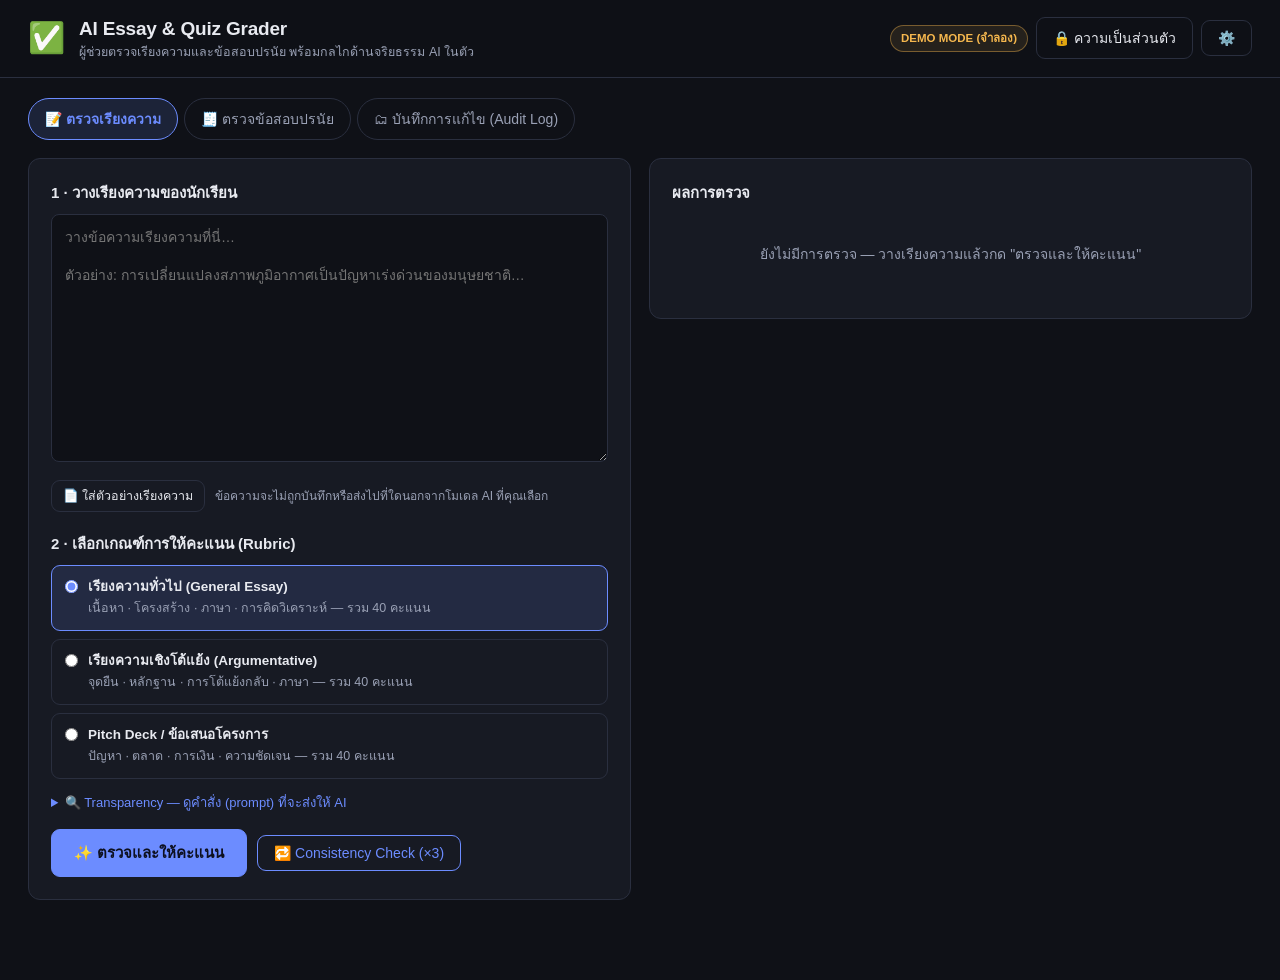
==== index.html @ 92196185 "AI Essay & Quiz Grader — Ethics in AI term project (group Dario Amodei)" ====
<!DOCTYPE html>
<html lang="th">
<head>
<meta charset="UTF-8">
<meta name="viewport" content="width=device-width, initial-scale=1.0">
<title>AI Essay &amp; Quiz Grader</title>
<link rel="stylesheet" href="css/styles.css">
<link rel="icon" href="data:image/svg+xml,<svg xmlns='http://www.w3.org/2000/svg' viewBox='0 0 100 100'><text y='.9em' font-size='90'>✅</text></svg>">
</head>
<body>

<header class="topbar">
  <div class="brand">
    <div class="brand-icon">✅</div>
    <div>
      <h1>AI Essay &amp; Quiz Grader</h1>
      <p class="tagline">ผู้ช่วยตรวจเรียงความและข้อสอบปรนัย พร้อมกลไกด้านจริยธรรม AI ในตัว</p>
    </div>
  </div>
  <div class="topbar-right">
    <span id="mode-badge" class="badge badge-live" title="สถานะการเชื่อมต่อ AI">…</span>
    <button id="btn-privacy" class="btn btn-ghost" title="นโยบายความเป็นส่วนตัว">🔒 ความเป็นส่วนตัว</button>
    <button id="btn-settings" class="btn btn-ghost" title="ตั้งค่า">⚙️</button>
  </div>
</header>

<main>
  <!-- ═══════════ TABS ═══════════ -->
  <nav class="tabs" role="tablist">
    <button class="tab active" data-tab="essay" role="tab">📝 ตรวจเรียงความ</button>
    <button class="tab" data-tab="quiz" role="tab">🧾 ตรวจข้อสอบปรนัย</button>
    <button class="tab" data-tab="audit" role="tab">🗂 บันทึกการแก้ไข (Audit Log)</button>
  </nav>

  <!-- ═══════════ ESSAY TAB ═══════════ -->
  <section id="tab-essay" class="tab-panel active">
    <div class="grid-2">
      <div class="card">
        <h2>1 · วางเรียงความของนักเรียน</h2>
        <textarea id="essay-input" rows="14" placeholder="วางข้อความเรียงความที่นี่…&#10;&#10;ตัวอย่าง: การเปลี่ยนแปลงสภาพภูมิอากาศเป็นปัญหาเร่งด่วนของมนุษยชาติ…"></textarea>
        <div class="row">
          <button id="btn-sample-essay" class="btn btn-ghost btn-sm">📄 ใส่ตัวอย่างเรียงความ</button>
          <span class="hint">ข้อความจะไม่ถูกบันทึกหรือส่งไปที่ใดนอกจากโมเดล AI ที่คุณเลือก</span>
        </div>

        <h2 class="mt">2 · เลือกเกณฑ์การให้คะแนน (Rubric)</h2>
        <div id="rubric-picker" class="rubric-picker"></div>
        <details class="transparency">
          <summary>🔍 Transparency — ดูคำสั่ง (prompt) ที่จะส่งให้ AI</summary>
          <pre id="prompt-preview" class="prompt-preview">(กดปุ่ม "ตรวจและให้คะแนน" ก่อน เพื่อดู prompt ที่ใช้จริง)</pre>
        </details>

        <div class="row actions">
          <button id="btn-grade" class="btn btn-primary btn-lg">✨ ตรวจและให้คะแนน</button>
          <button id="btn-consistency" class="btn btn-outline" title="ให้ AI ตรวจซ้ำ 3 ครั้ง แล้วเปรียบเทียบคะแนน เพื่อแสดงความสม่ำเสมอของระบบ">🔁 Consistency Check (×3)</button>
          <span id="grade-status" class="status"></span>
        </div>
      </div>

      <div class="card" id="essay-result-card">
        <h2>ผลการตรวจ</h2>
        <div id="essay-result" class="result-empty">
          <p>ยังไม่มีการตรวจ — วางเรียงความแล้วกด "ตรวจและให้คะแนน"</p>
        </div>
      </div>
    </div>
  </section>

  <!-- ═══════════ QUIZ TAB ═══════════ -->
  <section id="tab-quiz" class="tab-panel">
    <div class="grid-2">
      <div class="card">
        <h2>1 · วางโจทย์ข้อสอบปรนัย</h2>
        <p class="hint">รูปแบบ: บรรทัดโจทย์ ตามด้วยตัวเลือก a) b) c) d) — คั่นแต่ละข้อด้วยบรรทัดว่าง</p>
        <textarea id="quiz-input" rows="10" placeholder="1. ข้อใดคือผลกระทบหลักของภาวะโลกร้อน&#10;a) ระดับน้ำทะเลสูงขึ้น&#10;b) แผ่นดินไหวบ่อยขึ้น&#10;c) ภูเขาไฟระเบิด&#10;d) ไม่มีข้อใดถูก&#10;&#10;2. …"></textarea>
        <h2 class="mt">2 · วางคำตอบของนักเรียน (เช่น 1a 2c 3b)</h2>
        <textarea id="answers-input" rows="3" placeholder="1a 2b 3c 4a"></textarea>
        <div class="row">
          <button id="btn-sample-quiz" class="btn btn-ghost btn-sm">📄 ใส่ตัวอย่างข้อสอบ</button>
        </div>
        <details class="transparency">
          <summary>🔍 Transparency — ดูคำสั่ง (prompt) ที่จะส่งให้ AI</summary>
          <pre id="quiz-prompt-preview" class="prompt-preview">(ยังไม่มี)</pre>
        </details>
        <div class="row actions">
          <button id="btn-quiz-grade" class="btn btn-primary btn-lg">✨ สร้างเฉลยและตรวจคำตอบ</button>
          <span id="quiz-status" class="status"></span>
        </div>
      </div>
      <div class="card">
        <h2>ผลคะแนนและเฉลย</h2>
        <div id="quiz-result" class="result-empty"><p>ยังไม่มีการตรวจ</p></div>
      </div>
    </div>
  </section>

  <!-- ═══════════ AUDIT TAB ═══════════ -->
  <section id="tab-audit" class="tab-panel">
    <div class="card">
      <h2>บันทึกการแก้ไขคะแนนโดยมนุษย์ (Accountability &amp; Human Oversight)</h2>
      <p class="hint">ทุกครั้งที่คุณใช้สิทธิ์ครู (Teacher Override) แก้คะแนน AI ระบบจะบันทึกไว้ที่นี่ในเบราว์เซอร์ของคุณเท่านั้น — เพื่อแสดงว่า "การตัดสินใจสุดท้ายเป็นของมนุษย์ และมีร่องรอยให้ตรวจสอบ"</p>
      <div id="audit-list" class="audit-list"></div>
      <div class="row actions">
        <button id="btn-clear-audit" class="btn btn-ghost btn-sm">🗑 ล้างบันทึก</button>
      </div>
    </div>
  </section>
</main>

<!-- ═══════════ PRIVACY MODAL ═══════════ -->
<div id="modal-privacy" class="modal-backdrop hidden">
  <div class="modal">
    <h2>🔒 Privacy &amp; Data Protection</h2>
    <ul class="privacy-list">
      <li><b>ไม่มีการบันทึกข้อมูลงานนักเรียนบนเซิร์ฟเวอร์</b> — ข้อความเรียงความ/ข้อสอบถูกส่งตรงไปยังโมเดล AI ที่คุณกำหนด แล้วแสดงผลทันที ไม่เก็บลงฐานข้อมูล</li>
      <li><b>API key ไม่อยู่ในหน้าเว็บ</b> — กุญแจถูกเก็บไว้ฝั่ง proxy (serve.py) บนเครื่องของคุณเท่านั้น เบราว์เซอร์ไม่ได้รับและไม่สามารถเห็น key ได้</li>
      <li><b>Audit log เก็บในเครื่องคุณ</b> — บันทึกการแก้คะแนนอยู่ใน localStorage ของเบราว์เซอร์นี้ ไม่ถูกส่งออกไปภายนอก</li>
      <li><b>โหมดสาธิต (Demo Mode)</b> — ถ้าไม่ตั้งค่า key ระบบจะทำงานด้วยผลลัพธ์จำลองที่ติดป้าย "DEMO" ชัดเจน และไม่มีการเรียก API ใด ๆ</li>
      <li><b>ข้อควรระวังจริง (เราไม่ปกปิด)</b> — ข้อความที่ถูกส่งไปยังผู้ให้บริการ AI ภายนอกอยู่ภายใต้นโยบายข้อมูลของผู้ให้บริการนั้น หากงานนักเรียนมีข้อมูลส่วนบุคคล ควรลบออกก่อนส่ง หรือใช้โมเดลที่โฮสต์เอง (on-premise)</li>
    </ul>
    <button class="btn btn-primary modal-close">เข้าใจแล้ว</button>
  </div>
</div>

<!-- ═══════════ SETTINGS MODAL ═══════════ -->
<div id="modal-settings" class="modal-backdrop hidden">
  <div class="modal">
    <h2>⚙️ ตั้งค่า</h2>
    <label class="field">
      <span>โหมดการทำงาน</span>
      <select id="set-mode">
        <option value="auto">อัตโนมัติ — ใช้ proxy ถ้ามี key, ไม่งั้นใช้ Demo Mode</option>
        <option value="demo">บังคับ Demo Mode (จำลองผล ไม่เรียก AI จริง)</option>
      </select>
    </label>
    <label class="field">
      <span>Temperature (ความคิดสร้างสรรค์ของโมเดล — ค่าต่ำ = สม่ำเสมอกว่า)</span>
      <input id="set-temp" type="range" min="0" max="1" step="0.1" value="0.2">
      <output id="set-temp-out">0.2</output>
    </label>
    <label class="field">
      <span>โมเดล</span>
      <input id="set-model" type="text" value="qwen3.8-max">
    </label>
    <p class="hint">ค่าต่าง ๆ ถูกเก็บใน localStorage ของเบราว์เซอร์นี้เท่านั้น</p>
    <button class="btn btn-primary modal-close">บันทึก</button>
  </div>
</div>

<div id="toast" class="toast hidden"></div>

<script src="js/api.js"></script>
<script src="js/demo.js"></script>
<script src="js/app.js"></script>
</body>
</html>
---- css/styles.css ----
:root {
  --bg: #0f1117;
  --bg-card: #171a23;
  --bg-elev: #1e2230;
  --border: #2a2f3f;
  --text: #e8eaf0;
  --text-dim: #9aa1b5;
  --accent: #6c8cff;
  --accent-soft: rgba(108, 140, 255, 0.14);
  --green: #3ecf8e;
  --amber: #f5b74e;
  --red: #ff6b6b;
  --radius: 12px;
  --font: "SF Pro Text", -apple-system, "Noto Sans Thai", "Kanit", "Helvetica Neue", sans-serif;
}

* { box-sizing: border-box; margin: 0; padding: 0; }

body {
  font-family: var(--font);
  background: var(--bg);
  color: var(--text);
  line-height: 1.55;
  min-height: 100vh;
}

/* ── topbar ── */
.topbar {
  display: flex; justify-content: space-between; align-items: center;
  padding: 14px 28px;
  border-bottom: 1px solid var(--border);
  background: rgba(15, 17, 23, 0.85);
  backdrop-filter: blur(8px);
  position: sticky; top: 0; z-index: 20;
}
.brand { display: flex; gap: 14px; align-items: center; }
.brand-icon { font-size: 30px; }
.brand h1 { font-size: 19px; font-weight: 700; letter-spacing: -0.01em; }
.tagline { font-size: 12.5px; color: var(--text-dim); }
.topbar-right { display: flex; gap: 8px; align-items: center; }

.badge {
  font-size: 11.5px; font-weight: 600; padding: 4px 10px;
  border-radius: 999px; border: 1px solid var(--border);
}
.badge-live { color: var(--green); border-color: rgba(62,207,142,.4); background: rgba(62,207,142,.1); }
.badge-demo { color: var(--amber); border-color: rgba(245,183,78,.4); background: rgba(245,183,78,.1); }

/* ── layout ── */
main { max-width: 1280px; margin: 0 auto; padding: 20px 28px 80px; }

.tabs { display: flex; gap: 6px; margin-bottom: 18px; flex-wrap: wrap; }
.tab {
  background: transparent; border: 1px solid var(--border); color: var(--text-dim);
  padding: 9px 16px; border-radius: 999px; cursor: pointer; font-size: 14px;
  font-family: var(--font); transition: all .15s;
}
.tab:hover { color: var(--text); border-color: #3a4155; }
.tab.active { background: var(--accent-soft); border-color: var(--accent); color: var(--accent); font-weight: 600; }

.tab-panel { display: none; }
.tab-panel.active { display: block; }

.grid-2 { display: grid; grid-template-columns: 1fr 1fr; gap: 18px; align-items: start; }
@media (max-width: 980px) { .grid-2 { grid-template-columns: 1fr; } }

.card {
  background: var(--bg-card); border: 1px solid var(--border);
  border-radius: var(--radius); padding: 22px;
}
.card h2 { font-size: 15px; font-weight: 700; margin-bottom: 10px; }
.card h2.mt { margin-top: 20px; }

/* ── inputs ── */
textarea, input[type="text"], select {
  width: 100%; background: var(--bg); border: 1px solid var(--border);
  color: var(--text); border-radius: 8px; padding: 11px 13px;
  font-family: var(--font); font-size: 14px; resize: vertical;
}
textarea:focus, input:focus, select:focus { outline: none; border-color: var(--accent); }

.row { display: flex; align-items: center; gap: 10px; flex-wrap: wrap; margin-top: 10px; }
.row.actions { margin-top: 16px; }
.hint { font-size: 12px; color: var(--text-dim); }

/* ── buttons ── */
.btn {
  border: 1px solid var(--border); background: var(--bg-elev); color: var(--text);
  padding: 9px 16px; border-radius: 9px; cursor: pointer; font-size: 14px;
  font-family: var(--font); font-weight: 500; transition: all .15s;
}
.btn:hover { border-color: #3d4560; }
.btn:disabled { opacity: .5; cursor: not-allowed; }
.btn-primary { background: var(--accent); border-color: var(--accent); color: #0d1020; font-weight: 700; }
.btn-primary:hover { filter: brightness(1.1); }
.btn-outline { background: transparent; border-color: var(--accent); color: var(--accent); }
.btn-ghost { background: transparent; }
.btn-sm { padding: 5px 11px; font-size: 12.5px; }
.btn-lg { padding: 11px 22px; font-size: 15px; }

.status { font-size: 13px; color: var(--text-dim); }
.status.error { color: var(--red); }

/* ── rubric picker ── */
.rubric-picker { display: flex; flex-direction: column; gap: 8px; }
.rubric-opt {
  display: flex; gap: 10px; align-items: flex-start;
  border: 1px solid var(--border); border-radius: 9px; padding: 11px 13px;
  cursor: pointer; transition: all .15s; font-size: 13.5px;
}
.rubric-opt:hover { border-color: #3d4560; }
.rubric-opt.selected { border-color: var(--accent); background: var(--accent-soft); }
.rubric-opt input { margin-top: 3px; accent-color: var(--accent); }
.rubric-opt .r-name { font-weight: 700; }
.rubric-opt .r-desc { color: var(--text-dim); font-size: 12.5px; }

/* ── transparency ── */
.transparency { margin-top: 14px; }
.transparency summary { cursor: pointer; font-size: 13px; color: var(--accent); }
.prompt-preview {
  margin-top: 10px; background: var(--bg); border: 1px solid var(--border);
  border-radius: 8px; padding: 12px; font-size: 11.5px; color: var(--text-dim);
  max-height: 260px; overflow: auto; white-space: pre-wrap; word-break: break-word;
  font-family: "SF Mono", Menlo, monospace;
}

/* ── results ── */
.result-empty { color: var(--text-dim); font-size: 14px; padding: 30px 0; text-align: center; }
.score-hero { display: flex; align-items: baseline; gap: 10px; margin-bottom: 4px; }
.score-hero .big { font-size: 42px; font-weight: 800; letter-spacing: -0.02em; }
.score-hero .of { color: var(--text-dim); font-size: 15px; }
.demo-stamp {
  display: inline-block; background: rgba(245,183,78,.15); color: var(--amber);
  border: 1px solid rgba(245,183,78,.5); font-size: 11px; font-weight: 700;
  padding: 2px 9px; border-radius: 999px; margin-bottom: 10px; letter-spacing: .05em;
}
.criterion {
  border: 1px solid var(--border); border-radius: 9px; padding: 12px 14px;
  margin-top: 10px; background: var(--bg-elev);
}
.criterion .c-head { display: flex; justify-content: space-between; align-items: center; gap: 8px; }
.criterion .c-name { font-weight: 700; font-size: 13.5px; }
.criterion .c-score { font-weight: 700; font-size: 13.5px; color: var(--accent); }
.criterion .c-comment { font-size: 13px; color: var(--text-dim); margin-top: 5px; }
.criterion .c-evidence {
  font-size: 12px; margin-top: 7px; padding: 7px 10px; border-left: 3px solid var(--accent);
  background: var(--accent-soft); border-radius: 0 6px 6px 0; color: var(--text);
  font-style: italic;
}
.criterion .c-evidence-label { font-style: normal; color: var(--text-dim); font-size: 11px; display: block; margin-bottom: 2px; }

.feedback-box {
  margin-top: 14px; border: 1px solid var(--border); border-radius: 9px;
  padding: 14px; background: var(--bg-elev); font-size: 13.5px;
}
.feedback-box h3 { font-size: 13.5px; margin-bottom: 6px; }

.override-row { display: flex; gap: 8px; align-items: center; margin-top: 14px; flex-wrap: wrap; }
.override-row input[type="number"] { width: 90px; }

/* ── consistency ── */
.consistency-table { width: 100%; border-collapse: collapse; margin-top: 10px; font-size: 13px; }
.consistency-table th, .consistency-table td {
  text-align: left; padding: 8px 10px; border-bottom: 1px solid var(--border);
}
.consistency-table th { color: var(--text-dim); font-weight: 600; font-size: 12px; }
.variance-good { color: var(--green); font-weight: 700; }
.variance-bad { color: var(--red); font-weight: 700; }

/* ── quiz ── */
.quiz-item { border: 1px solid var(--border); border-radius: 9px; padding: 12px 14px; margin-top: 10px; background: var(--bg-elev); }
.quiz-item .q-head { display: flex; justify-content: space-between; font-weight: 700; font-size: 13.5px; }
.quiz-item .q-correct { color: var(--green); }
.quiz-item .q-wrong { color: var(--red); }
.quiz-item .q-explain { font-size: 12.5px; color: var(--text-dim); margin-top: 5px; }

/* ── audit ── */
.audit-list { margin-top: 12px; display: flex; flex-direction: column; gap: 8px; }
.audit-entry {
  border: 1px solid var(--border); border-radius: 9px; padding: 10px 13px;
  font-size: 13px; background: var(--bg-elev);
}
.audit-entry .a-time { color: var(--text-dim); font-size: 11.5px; }
.audit-entry .a-detail b { color: var(--amber); }

/* ── modal ── */
.modal-backdrop {
  position: fixed; inset: 0; background: rgba(5,7,12,.7);
  display: flex; align-items: center; justify-content: center; z-index: 50; padding: 20px;
}
.modal-backdrop.hidden { display: none; }
.modal {
  background: var(--bg-card); border: 1px solid var(--border); border-radius: 14px;
  padding: 26px; max-width: 560px; width: 100%; max-height: 85vh; overflow: auto;
}
.modal h2 { font-size: 17px; margin-bottom: 14px; }
.privacy-list { padding-left: 20px; font-size: 13.5px; display: flex; flex-direction: column; gap: 9px; }
.field { display: block; margin-bottom: 16px; font-size: 13.5px; }
.field span { display: block; margin-bottom: 6px; color: var(--text-dim); font-size: 12.5px; }
.field input[type="range"] { accent-color: var(--accent); }

/* ── toast ── */
.toast {
  position: fixed; bottom: 24px; left: 50%; transform: translateX(-50%);
  background: var(--bg-elev); border: 1px solid var(--border); border-radius: 10px;
  padding: 11px 20px; font-size: 13.5px; z-index: 60; box-shadow: 0 8px 30px rgba(0,0,0,.4);
  max-width: 90vw;
}
.toast.hidden { display: none; }

/* spinner */
.spinner {
  display: inline-block; width: 15px; height: 15px; vertical-align: -2px;
  border: 2px solid var(--accent); border-top-color: transparent; border-radius: 50%;
  animation: spin .7s linear infinite; margin-right: 7px;
}
@keyframes spin { to { transform: rotate(360deg); } }
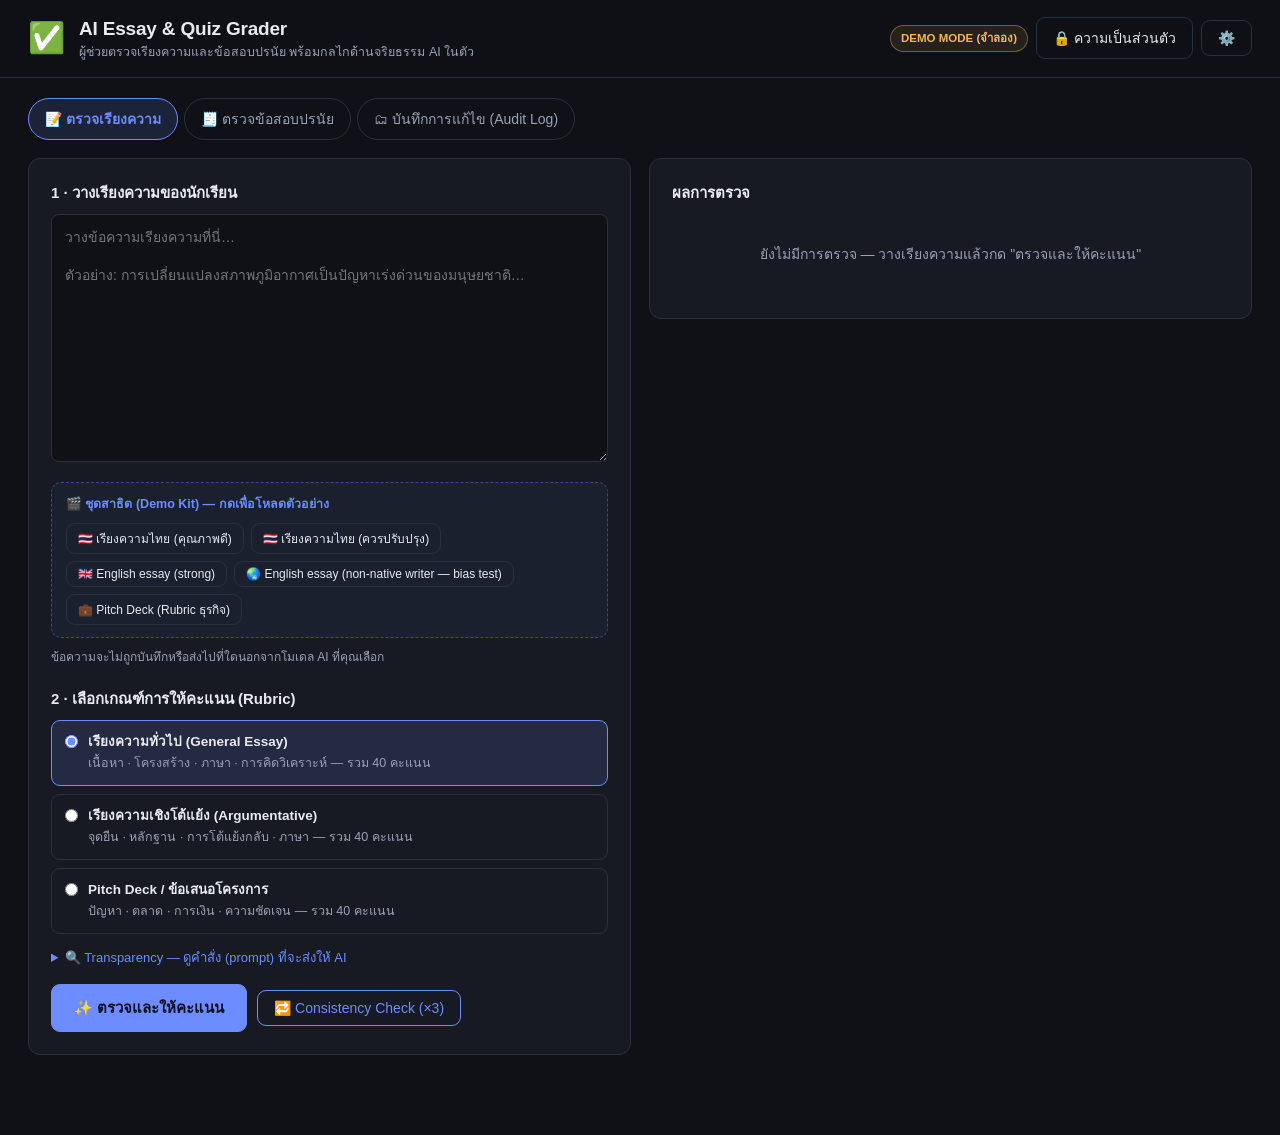
==== commit 047a941d: "Add one-click demo kit: Thai/EN essays, bias-test pair, pitch deck, AI-ethics quiz set" ====
--- a/index.html
+++ b/index.html
@@ -38,8 +38,11 @@
       <div class="card">
         <h2>1 · วางเรียงความของนักเรียน</h2>
         <textarea id="essay-input" rows="14" placeholder="วางข้อความเรียงความที่นี่…&#10;&#10;ตัวอย่าง: การเปลี่ยนแปลงสภาพภูมิอากาศเป็นปัญหาเร่งด่วนของมนุษยชาติ…"></textarea>
+        <div class="demo-kit">
+          <div class="demo-kit-label">🎬 ชุดสาธิต (Demo Kit) — กดเพื่อโหลดตัวอย่าง</div>
+          <div class="demo-kit-btns" id="demo-kit-btns"></div>
+        </div>
         <div class="row">
-          <button id="btn-sample-essay" class="btn btn-ghost btn-sm">📄 ใส่ตัวอย่างเรียงความ</button>
           <span class="hint">ข้อความจะไม่ถูกบันทึกหรือส่งไปที่ใดนอกจากโมเดล AI ที่คุณเลือก</span>
         </div>
 
@@ -77,6 +80,8 @@
         <textarea id="answers-input" rows="3" placeholder="1a 2b 3c 4a"></textarea>
         <div class="row">
           <button id="btn-sample-quiz" class="btn btn-ghost btn-sm">📄 ใส่ตัวอย่างข้อสอบ</button>
+          <button id="btn-sample-quiz2" class="btn btn-ghost btn-sm">📄 ชุดที่ 2 (จริยธรรม AI)</button>
+          <button id="btn-answers-wrong" class="btn btn-ghost btn-sm">✏️ คำตอบที่ผิดบางส่วน</button>
         </div>
         <details class="transparency">
           <summary>🔍 Transparency — ดูคำสั่ง (prompt) ที่จะส่งให้ AI</summary>
@@ -151,6 +156,7 @@
 
 <script src="js/api.js"></script>
 <script src="js/demo.js"></script>
+<script src="js/demokit.js"></script>
 <script src="js/app.js"></script>
 </body>
 </html>
--- a/css/styles.css
+++ b/css/styles.css
@@ -208,7 +208,18 @@
 }
 .toast.hidden { display: none; }
 
-/* spinner */
+/* ── demo kit ── */
+.demo-kit {
+  margin-top: 12px; padding: 12px 14px;
+  background: rgba(108,140,255,.06); border: 1px dashed rgba(108,140,255,.4);
+  border-radius: 10px;
+}
+.demo-kit-label { font-size: 12.5px; color: var(--accent); font-weight: 600; margin-bottom: 9px; }
+.demo-kit-btns { display: flex; gap: 7px; flex-wrap: wrap; }
+.demo-kit-btns .btn { font-size: 12px; padding: 5px 11px; }
+.demo-kit-btns .btn.is-on { background: var(--accent); border-color: var(--accent); color: #0d1020; font-weight: 700; }
+
+/* ── spinner ── */
 .spinner {
   display: inline-block; width: 15px; height: 15px; vertical-align: -2px;
   border: 2px solid var(--accent); border-top-color: transparent; border-radius: 50%;
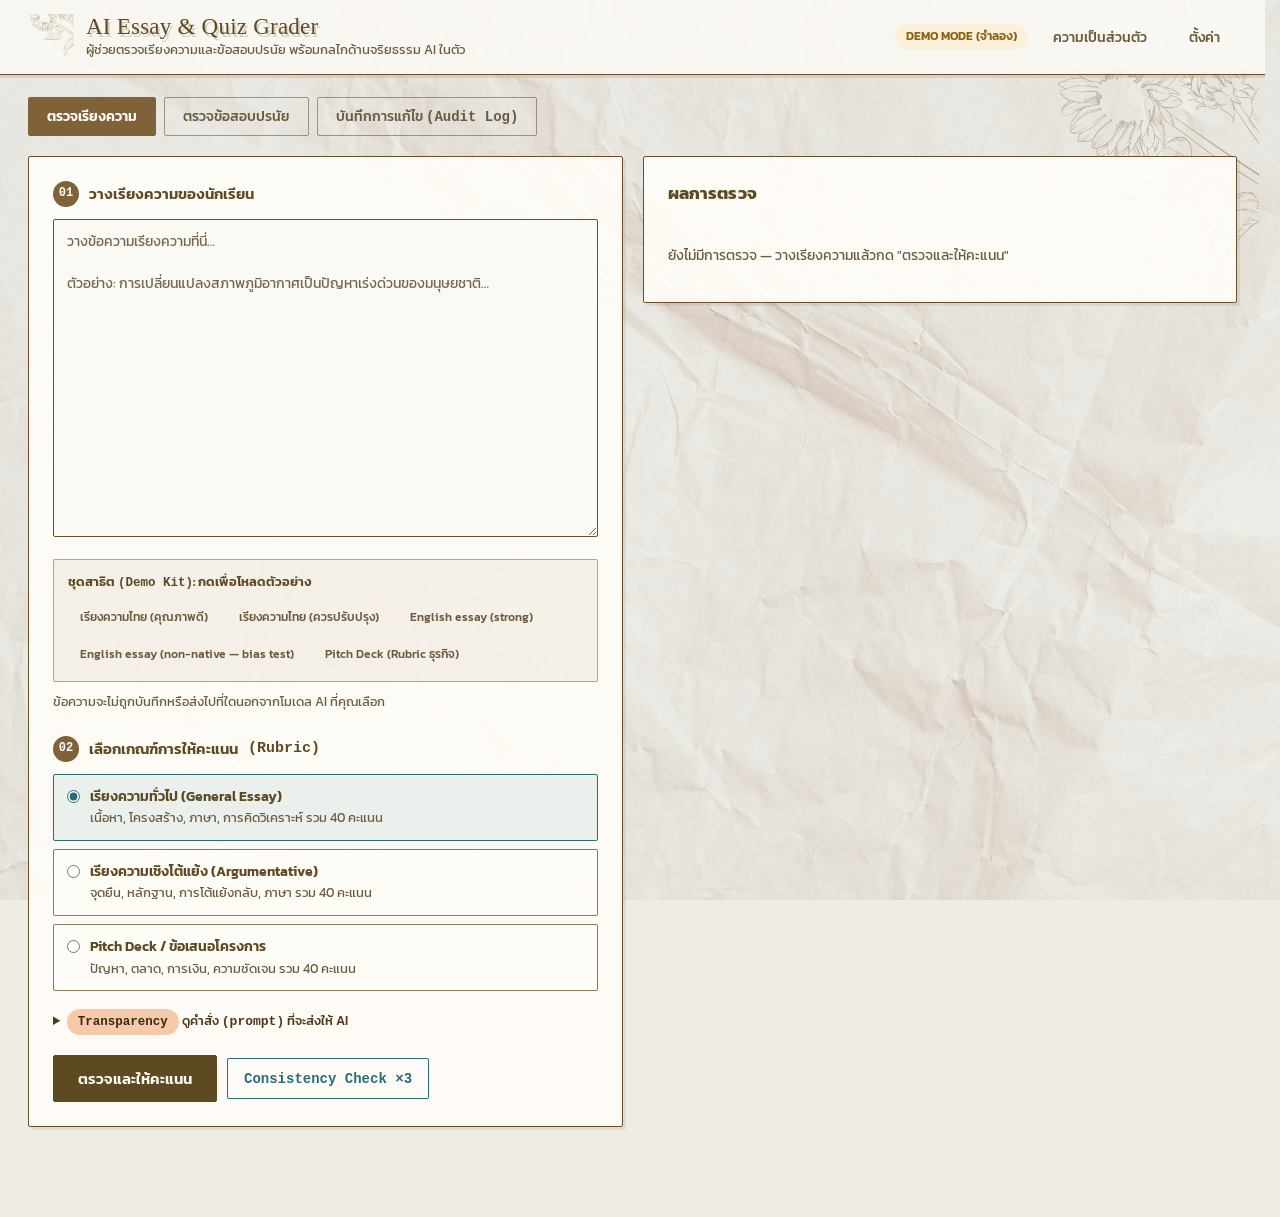
==== commit 8b1d2a30: "Restyle web UI to the group's vintage-paper deck identity Paper & ink system carried over from the g" ====
--- a/index.html
+++ b/index.html
@@ -5,13 +5,13 @@
 <meta name="viewport" content="width=device-width, initial-scale=1.0">
 <title>AI Essay &amp; Quiz Grader</title>
 <link rel="stylesheet" href="css/styles.css">
-<link rel="icon" href="data:image/svg+xml,<svg xmlns='http://www.w3.org/2000/svg' viewBox='0 0 100 100'><text y='.9em' font-size='90'>✅</text></svg>">
+<link rel="icon" href="data:image/svg+xml,<svg xmlns='http://www.w3.org/2000/svg' viewBox='0 0 100 100'><rect width='100' height='100' fill='%23efece4'/><rect x='6' y='6' width='88' height='88' fill='none' stroke='%236b4e28' stroke-width='4'/><text x='50' y='72' font-family='Georgia' font-size='62' text-anchor='middle' fill='%235e4a22'>A</text></svg>">
 </head>
 <body>
 
 <header class="topbar">
   <div class="brand">
-    <div class="brand-icon">✅</div>
+    <img class="brand-mark" src="assets/sunflower.png" alt="">
     <div>
       <h1>AI Essay &amp; Quiz Grader</h1>
       <p class="tagline">ผู้ช่วยตรวจเรียงความและข้อสอบปรนัย พร้อมกลไกด้านจริยธรรม AI ในตัว</p>
@@ -19,49 +19,52 @@
   </div>
   <div class="topbar-right">
     <span id="mode-badge" class="badge badge-live" title="สถานะการเชื่อมต่อ AI">…</span>
-    <button id="btn-privacy" class="btn btn-ghost" title="นโยบายความเป็นส่วนตัว">🔒 ความเป็นส่วนตัว</button>
-    <button id="btn-settings" class="btn btn-ghost" title="ตั้งค่า">⚙️</button>
+    <button id="btn-privacy" class="btn btn-ghost" title="นโยบายความเป็นส่วนตัว">ความเป็นส่วนตัว</button>
+    <button id="btn-settings" class="btn btn-ghost" title="ตั้งค่า">ตั้งค่า</button>
   </div>
 </header>
 
 <main>
+  <img class="deco-sunflower" src="assets/sunflower.png" alt="">
+
   <!-- ═══════════ TABS ═══════════ -->
   <nav class="tabs" role="tablist">
-    <button class="tab active" data-tab="essay" role="tab">📝 ตรวจเรียงความ</button>
-    <button class="tab" data-tab="quiz" role="tab">🧾 ตรวจข้อสอบปรนัย</button>
-    <button class="tab" data-tab="audit" role="tab">🗂 บันทึกการแก้ไข (Audit Log)</button>
+    <button class="tab active" data-tab="essay" role="tab">ตรวจเรียงความ</button>
+    <button class="tab" data-tab="quiz" role="tab">ตรวจข้อสอบปรนัย</button>
+    <button class="tab" data-tab="audit" role="tab">บันทึกการแก้ไข <span class="lat">(Audit Log)</span></button>
   </nav>
 
   <!-- ═══════════ ESSAY TAB ═══════════ -->
   <section id="tab-essay" class="tab-panel active">
     <div class="grid-2">
       <div class="card">
-        <h2>1 · วางเรียงความของนักเรียน</h2>
+        <h2 class="step"><span class="step-n">01</span>วางเรียงความของนักเรียน</h2>
         <textarea id="essay-input" rows="14" placeholder="วางข้อความเรียงความที่นี่…&#10;&#10;ตัวอย่าง: การเปลี่ยนแปลงสภาพภูมิอากาศเป็นปัญหาเร่งด่วนของมนุษยชาติ…"></textarea>
         <div class="demo-kit">
-          <div class="demo-kit-label">🎬 ชุดสาธิต (Demo Kit) — กดเพื่อโหลดตัวอย่าง</div>
+          <div class="demo-kit-label">ชุดสาธิต <span class="lat">(Demo Kit)</span>: กดเพื่อโหลดตัวอย่าง</div>
           <div class="demo-kit-btns" id="demo-kit-btns"></div>
         </div>
         <div class="row">
           <span class="hint">ข้อความจะไม่ถูกบันทึกหรือส่งไปที่ใดนอกจากโมเดล AI ที่คุณเลือก</span>
         </div>
 
-        <h2 class="mt">2 · เลือกเกณฑ์การให้คะแนน (Rubric)</h2>
+        <h2 class="step mt"><span class="step-n">02</span>เลือกเกณฑ์การให้คะแนน <span class="lat">(Rubric)</span></h2>
         <div id="rubric-picker" class="rubric-picker"></div>
         <details class="transparency">
-          <summary>🔍 Transparency — ดูคำสั่ง (prompt) ที่จะส่งให้ AI</summary>
+          <summary><span class="hl hl-peach"><span class="lat">Transparency</span></span> ดูคำสั่ง <span class="lat">(prompt)</span> ที่จะส่งให้ AI</summary>
           <pre id="prompt-preview" class="prompt-preview">(กดปุ่ม "ตรวจและให้คะแนน" ก่อน เพื่อดู prompt ที่ใช้จริง)</pre>
         </details>
 
         <div class="row actions">
-          <button id="btn-grade" class="btn btn-primary btn-lg">✨ ตรวจและให้คะแนน</button>
-          <button id="btn-consistency" class="btn btn-outline" title="ให้ AI ตรวจซ้ำ 3 ครั้ง แล้วเปรียบเทียบคะแนน เพื่อแสดงความสม่ำเสมอของระบบ">🔁 Consistency Check (×3)</button>
+          <button id="btn-grade" class="btn btn-primary btn-lg">ตรวจและให้คะแนน</button>
+          <button id="btn-consistency" class="btn btn-outline" title="ให้ AI ตรวจซ้ำ 3 ครั้ง แล้วเปรียบเทียบคะแนน เพื่อแสดงความสม่ำเสมอของระบบ"><span class="lat">Consistency Check ×3</span></button>
           <span id="grade-status" class="status"></span>
         </div>
       </div>
 
       <div class="card" id="essay-result-card">
-        <h2>ผลการตรวจ</h2>
+        <h2 class="card-title">ผลการตรวจ</h2>
+        <p id="essay-busy" class="busy-note hidden"></p>
         <div id="essay-result" class="result-empty">
           <p>ยังไม่มีการตรวจ — วางเรียงความแล้วกด "ตรวจและให้คะแนน"</p>
         </div>
@@ -73,28 +76,29 @@
   <section id="tab-quiz" class="tab-panel">
     <div class="grid-2">
       <div class="card">
-        <h2>1 · วางโจทย์ข้อสอบปรนัย</h2>
+        <h2 class="step"><span class="step-n">01</span>วางโจทย์ข้อสอบปรนัย</h2>
         <p class="hint">รูปแบบ: บรรทัดโจทย์ ตามด้วยตัวเลือก a) b) c) d) — คั่นแต่ละข้อด้วยบรรทัดว่าง</p>
         <textarea id="quiz-input" rows="10" placeholder="1. ข้อใดคือผลกระทบหลักของภาวะโลกร้อน&#10;a) ระดับน้ำทะเลสูงขึ้น&#10;b) แผ่นดินไหวบ่อยขึ้น&#10;c) ภูเขาไฟระเบิด&#10;d) ไม่มีข้อใดถูก&#10;&#10;2. …"></textarea>
-        <h2 class="mt">2 · วางคำตอบของนักเรียน (เช่น 1a 2c 3b)</h2>
+        <h2 class="step mt"><span class="step-n">02</span>วางคำตอบของนักเรียน (เช่น 1a 2c 3b)</h2>
         <textarea id="answers-input" rows="3" placeholder="1a 2b 3c 4a"></textarea>
         <div class="row">
-          <button id="btn-sample-quiz" class="btn btn-ghost btn-sm">📄 ใส่ตัวอย่างข้อสอบ</button>
-          <button id="btn-sample-quiz2" class="btn btn-ghost btn-sm">📄 ชุดที่ 2 (จริยธรรม AI)</button>
-          <button id="btn-answers-wrong" class="btn btn-ghost btn-sm">✏️ คำตอบที่ผิดบางส่วน</button>
+          <button id="btn-sample-quiz" class="btn btn-ghost btn-sm">ใส่ตัวอย่างชุดที่ 1</button>
+          <button id="btn-sample-quiz2" class="btn btn-ghost btn-sm">ใส่ตัวอย่างชุดที่ 2 (จริยธรรม AI)</button>
+          <button id="btn-answers-wrong" class="btn btn-ghost btn-sm">ใส่คำตอบที่ผิดบางส่วน</button>
         </div>
         <details class="transparency">
-          <summary>🔍 Transparency — ดูคำสั่ง (prompt) ที่จะส่งให้ AI</summary>
-          <pre id="quiz-prompt-preview" class="prompt-preview">(ยังไม่มี)</pre>
+          <summary><span class="hl hl-peach"><span class="lat">Transparency</span></span> ดูคำสั่ง <span class="lat">(prompt)</span> ที่จะส่งให้ AI</summary>
+          <pre id="quiz-prompt-preview" class="prompt-preview">(กด "สร้างเฉลยและตรวจคำตอบ" ก่อน เพื่อดู prompt ที่ใช้จริง)</pre>
         </details>
         <div class="row actions">
-          <button id="btn-quiz-grade" class="btn btn-primary btn-lg">✨ สร้างเฉลยและตรวจคำตอบ</button>
+          <button id="btn-quiz-grade" class="btn btn-primary btn-lg">สร้างเฉลยและตรวจคำตอบ</button>
           <span id="quiz-status" class="status"></span>
         </div>
       </div>
       <div class="card">
-        <h2>ผลคะแนนและเฉลย</h2>
-        <div id="quiz-result" class="result-empty"><p>ยังไม่มีการตรวจ</p></div>
+        <h2 class="card-title">ผลคะแนนและเฉลย</h2>
+        <p id="quiz-busy" class="busy-note hidden"></p>
+        <div id="quiz-result" class="result-empty"><p>ยังไม่มีการตรวจ — วางโจทย์และคำตอบของนักเรียน แล้วกด "สร้างเฉลยและตรวจคำตอบ"</p></div>
       </div>
     </div>
   </section>
@@ -102,11 +106,11 @@
   <!-- ═══════════ AUDIT TAB ═══════════ -->
   <section id="tab-audit" class="tab-panel">
     <div class="card">
-      <h2>บันทึกการแก้ไขคะแนนโดยมนุษย์ (Accountability &amp; Human Oversight)</h2>
+      <h2 class="card-title">บันทึกการแก้ไขคะแนนโดยมนุษย์ <span class="lat">(Accountability &amp; Human Oversight)</span></h2>
       <p class="hint">ทุกครั้งที่คุณใช้สิทธิ์ครู (Teacher Override) แก้คะแนน AI ระบบจะบันทึกไว้ที่นี่ในเบราว์เซอร์ของคุณเท่านั้น — เพื่อแสดงว่า "การตัดสินใจสุดท้ายเป็นของมนุษย์ และมีร่องรอยให้ตรวจสอบ"</p>
       <div id="audit-list" class="audit-list"></div>
       <div class="row actions">
-        <button id="btn-clear-audit" class="btn btn-ghost btn-sm">🗑 ล้างบันทึก</button>
+        <button id="btn-clear-audit" class="btn btn-ghost btn-sm">ล้างบันทึก</button>
       </div>
     </div>
   </section>
@@ -115,7 +119,7 @@
 <!-- ═══════════ PRIVACY MODAL ═══════════ -->
 <div id="modal-privacy" class="modal-backdrop hidden">
   <div class="modal">
-    <h2>🔒 Privacy &amp; Data Protection</h2>
+    <h2 class="en">Privacy &amp; Data Protection</h2>
     <ul class="privacy-list">
       <li><b>ไม่มีการบันทึกข้อมูลงานนักเรียนบนเซิร์ฟเวอร์</b> — ข้อความเรียงความ/ข้อสอบถูกส่งตรงไปยังโมเดล AI ที่คุณกำหนด แล้วแสดงผลทันที ไม่เก็บลงฐานข้อมูล</li>
       <li><b>API key ไม่อยู่ในหน้าเว็บ</b> — กุญแจถูกเก็บไว้ฝั่ง proxy (serve.py) บนเครื่องของคุณเท่านั้น เบราว์เซอร์ไม่ได้รับและไม่สามารถเห็น key ได้</li>
@@ -130,7 +134,7 @@
 <!-- ═══════════ SETTINGS MODAL ═══════════ -->
 <div id="modal-settings" class="modal-backdrop hidden">
   <div class="modal">
-    <h2>⚙️ ตั้งค่า</h2>
+    <h2>ตั้งค่า</h2>
     <label class="field">
       <span>โหมดการทำงาน</span>
       <select id="set-mode">
@@ -139,16 +143,21 @@
       </select>
     </label>
     <label class="field">
-      <span>Temperature (ความคิดสร้างสรรค์ของโมเดล — ค่าต่ำ = สม่ำเสมอกว่า)</span>
+      <span><span class="lat">Temperature</span> (ความคิดสร้างสรรค์ของโมเดล ค่าต่ำ = สม่ำเสมอกว่า)</span>
       <input id="set-temp" type="range" min="0" max="1" step="0.1" value="0.2">
       <output id="set-temp-out">0.2</output>
     </label>
+    <label class="field field-check">
+      <input type="checkbox" id="set-pres">
+      <span>โหมดนำเสนอ (ขยายตัวอักษรและระยะห่างสำหรับฉายบนจอโปรเจกเตอร์)</span>
+    </label>
     <label class="field">
-      <span>โมเดล</span>
-      <input id="set-model" type="text" value="qwen3.8-max">
+      <span>โมเดล AI (ตัวเร็วจะทำให้ demo ไหลลื่นกว่ามาก)</span>
+      <select id="set-model"></select>
     </label>
+    <p id="model-hint" class="hint"></p>
     <p class="hint">ค่าต่าง ๆ ถูกเก็บใน localStorage ของเบราว์เซอร์นี้เท่านั้น</p>
-    <button class="btn btn-primary modal-close">บันทึก</button>
+    <button class="btn btn-primary modal-close">ปิด</button>
   </div>
 </div>
 
--- a/css/styles.css
+++ b/css/styles.css
@@ -1,228 +1,449 @@
+/* ─────────────────────────────────────────────────────────────
+   Ai Grader Application — "paper & ink" design system
+   Visual identity carried over from the group deck
+   (crumpled paper, brown ink, Didot display, Kanit Thai, Courier
+   mechanics, kraft numerals, highlighter pills, thin brown rules).
+   ───────────────────────────────────────────────────────────── */
+
+/* ── Kanit, bundled locally so the demo works offline ── */
+@font-face { font-family: "Kanit"; src: url("../fonts/Kanit-Regular.ttf") format("truetype"); font-weight: 400; font-display: swap; }
+@font-face { font-family: "Kanit"; src: url("../fonts/Kanit-Medium.ttf") format("truetype"); font-weight: 500; font-display: swap; }
+@font-face { font-family: "Kanit"; src: url("../fonts/Kanit-SemiBold.ttf") format("truetype"); font-weight: 600; font-display: swap; }
+@font-face { font-family: "Kanit"; src: url("../fonts/Kanit-Bold.ttf") format("truetype"); font-weight: 700; font-display: swap; }
+
 :root {
-  --bg: #0f1117;
-  --bg-card: #171a23;
-  --bg-elev: #1e2230;
-  --border: #2a2f3f;
-  --text: #e8eaf0;
-  --text-dim: #9aa1b5;
-  --accent: #6c8cff;
-  --accent-soft: rgba(108, 140, 255, 0.14);
-  --green: #3ecf8e;
-  --amber: #f5b74e;
-  --red: #ff6b6b;
-  --radius: 12px;
-  --font: "SF Pro Text", -apple-system, "Noto Sans Thai", "Kanit", "Helvetica Neue", sans-serif;
+  /* paper */
+  --paper: #efece4;
+  --paper-card: rgba(255, 253, 248, 0.55);
+  --paper-solid: #fbf9f3;
+  /* ink */
+  --ink: #4f3b1c;
+  --ink-head: #5e4a22;
+  --ink-dim: #6b5a3e;
+  --ink-faint: #75654c;
+  --line: #6b4e28;
+  --line-mid: rgba(107, 78, 40, 0.75);
+  --line-soft: rgba(107, 78, 40, 0.55);
+  /* kraft + accents */
+  --kraft: #b0906a;
+  --kraft-deep: #96794f;
+  --kraft-ink: #7f6238; /* kraft dark enough to carry cream text at AA */
+  --teal: #276e78;
+  --teal-soft: rgba(46, 125, 134, 0.09);
+  --green: #2f6e63;
+  --brick: #a33b3b;
+  /* highlighter pills (deck p.4) */
+  --hl-peach: #f6c9a8;
+  --hl-pink: #f3bcc9;
+  --hl-yellow: #f6e7a9;
+  --hl-teal: #bfe3e8;
+  --hl-lav: #d9c6ef;
+  --hl-green: #cfe8a9;
+  /* status pills (deck "done / todo" chips) */
+  --pill-green-bg: #d9efe3;
+  --pill-green-line: #7fbf9f;
+  --pill-green-ink: #1f6b4a;
+  --pill-amber-bg: #fbf0da;
+  --pill-amber-line: #d9be7c;
+  --pill-amber-ink: #8a6212;
+  /* code cutout (deck p.5) */
+  --code-bg: #101418;
+  --code-ink: #c3d3e6;
+  /* type */
+  --serif: Didot, "Bodoni 72", "Playfair Display", Georgia, "Times New Roman", serif;
+  --thai: "Kanit", "Noto Sans Thai", -apple-system, "Helvetica Neue", sans-serif;
+  --mono: "Courier New", Courier, monospace;
 }
 
 * { box-sizing: border-box; margin: 0; padding: 0; }
 
+html { scrollbar-gutter: stable; }
+
 body {
-  font-family: var(--font);
-  background: var(--bg);
-  color: var(--text);
-  line-height: 1.55;
+  font-family: var(--thai);
+  color: var(--ink);
+  line-height: 1.6;
   min-height: 100vh;
+  background-color: var(--paper);
+}
+
+/* paper ground on a fixed layer: same look as background-attachment: fixed
+   without the one paint feature desktop Safari handles differently */
+body::before {
+  content: "";
+  position: fixed; inset: 0; z-index: -1;
+  /* paper wash over the crumple photo so content stays the loudest thing */
+  background-image:
+    linear-gradient(rgba(242, 239, 231, 0.66), rgba(242, 239, 231, 0.66)),
+    url("../assets/bg-paper.jpg");
+  background-size: auto, cover;
+  background-position: center;
+}
+
+::selection { background: rgba(176, 144, 106, 0.35); }
+
+button { font-family: var(--thai); }
+
+:focus-visible {
+  outline: 2px solid var(--teal);
+  outline-offset: 2px;
 }
 
 /* ── topbar ── */
 .topbar {
-  display: flex; justify-content: space-between; align-items: center;
+  display: flex; justify-content: space-between; align-items: center; gap: 16px;
+  flex-wrap: wrap;
   padding: 14px 28px;
-  border-bottom: 1px solid var(--border);
-  background: rgba(15, 17, 23, 0.85);
-  backdrop-filter: blur(8px);
+  background: rgba(251, 249, 243, 0.9);
+  border-bottom: 1.5px solid var(--line);
+  box-shadow: 0 3px 0 rgba(176, 144, 106, 0.25);
   position: sticky; top: 0; z-index: 20;
 }
-.brand { display: flex; gap: 14px; align-items: center; }
-.brand-icon { font-size: 30px; }
-.brand h1 { font-size: 19px; font-weight: 700; letter-spacing: -0.01em; }
-.tagline { font-size: 12.5px; color: var(--text-dim); }
-.topbar-right { display: flex; gap: 8px; align-items: center; }
-
+.brand { display: flex; gap: 12px; align-items: center; min-width: 0; }
+.brand-mark {
+  width: 46px; height: 46px; object-fit: cover; object-position: 24% 14%;
+  mix-blend-mode: multiply; opacity: 0.9; flex: 0 0 auto;
+}
+.brand h1 {
+  font-family: var(--serif);
+  font-size: 23px; font-weight: 400; letter-spacing: 0.01em;
+  color: var(--ink-head); line-height: 1.1;
+  text-shadow: 2px 3px 0 rgba(190, 178, 158, 0.55); /* deck title offset */
+}
+.tagline { font-size: 12.5px; color: var(--ink-dim); font-weight: 400; }
+.topbar-right { display: flex; gap: 8px; align-items: center; flex-wrap: wrap; }
+
+/* highlighter swipes, borderless like deck p.4 */
 .badge {
-  font-size: 11.5px; font-weight: 600; padding: 4px 10px;
-  border-radius: 999px; border: 1px solid var(--border);
-}
-.badge-live { color: var(--green); border-color: rgba(62,207,142,.4); background: rgba(62,207,142,.1); }
-.badge-demo { color: var(--amber); border-color: rgba(245,183,78,.4); background: rgba(245,183,78,.1); }
+  font-size: 12px; font-weight: 600; padding: 3px 11px;
+  border-radius: 999px; border: 0;
+}
+.badge-live { color: var(--pill-green-ink); background: var(--pill-green-bg); }
+.badge-demo { color: var(--pill-amber-ink); background: var(--pill-amber-bg); }
 
 /* ── layout ── */
-main { max-width: 1280px; margin: 0 auto; padding: 20px 28px 80px; }
-
-.tabs { display: flex; gap: 6px; margin-bottom: 18px; flex-wrap: wrap; }
+main { max-width: 1280px; margin: 0 auto; padding: 22px 28px 90px; position: relative; }
+
+.deco-sunflower {
+  position: absolute; top: -6px; right: 6px; width: 210px;
+  mix-blend-mode: multiply; opacity: 0.4; pointer-events: none; z-index: 0;
+}
+main > .tab-panel, main > .tabs { position: relative; z-index: 1; }
+
+.tabs { display: flex; gap: 8px; margin-bottom: 20px; flex-wrap: wrap; }
 .tab {
-  background: transparent; border: 1px solid var(--border); color: var(--text-dim);
-  padding: 9px 16px; border-radius: 999px; cursor: pointer; font-size: 14px;
-  font-family: var(--font); transition: all .15s;
-}
-.tab:hover { color: var(--text); border-color: #3a4155; }
-.tab.active { background: var(--accent-soft); border-color: var(--accent); color: var(--accent); font-weight: 600; }
+  background: transparent; border: 1.5px solid var(--line-soft); color: var(--ink-dim);
+  padding: 8px 18px; border-radius: 2px; cursor: pointer; font-size: 14px;
+  font-weight: 500; transition: background .15s, color .15s, border-color .15s;
+}
+.tab:hover { color: var(--ink); background: rgba(176, 144, 106, 0.14); }
+.tab.active {
+  background: var(--kraft-ink); border-color: var(--kraft-ink);
+  color: #fffdf8; font-weight: 600;
+}
 
 .tab-panel { display: none; }
 .tab-panel.active { display: block; }
 
-.grid-2 { display: grid; grid-template-columns: 1fr 1fr; gap: 18px; align-items: start; }
-@media (max-width: 980px) { .grid-2 { grid-template-columns: 1fr; } }
-
+.grid-2 { display: grid; grid-template-columns: 1fr 1fr; gap: 20px; align-items: start; }
+@media (max-width: 980px) {
+  .grid-2 { grid-template-columns: 1fr; }
+  .deco-sunflower { display: none; }
+}
+
+/* ── cards: thin brown rules on paper, square corners, print offset ── */
 .card {
-  background: var(--bg-card); border: 1px solid var(--border);
-  border-radius: var(--radius); padding: 22px;
-}
-.card h2 { font-size: 15px; font-weight: 700; margin-bottom: 10px; }
-.card h2.mt { margin-top: 20px; }
-
-/* ── inputs ── */
-textarea, input[type="text"], select {
-  width: 100%; background: var(--bg); border: 1px solid var(--border);
-  color: var(--text); border-radius: 8px; padding: 11px 13px;
-  font-family: var(--font); font-size: 14px; resize: vertical;
-}
-textarea:focus, input:focus, select:focus { outline: none; border-color: var(--accent); }
+  background: rgba(255, 253, 248, 0.9);
+  border: 1.5px solid var(--line);
+  border-radius: 2px;
+  padding: 24px;
+  box-shadow: 3px 3px 0 rgba(107, 78, 40, 0.1);
+}
+.card-title {
+  font-size: 16.5px; font-weight: 700; color: var(--ink-head);
+  margin-bottom: 12px; letter-spacing: 0.01em;
+}
+
+/* numbered steps — kraft circles with white Courier numerals (deck p.3) */
+h2.step {
+  display: flex; align-items: center; gap: 10px;
+  font-size: 15px; font-weight: 600; color: var(--ink-head);
+  margin-bottom: 12px;
+}
+h2.step.mt { margin-top: 24px; }
+.step-n {
+  flex: 0 0 26px; height: 26px; border-radius: 50%;
+  background: var(--kraft-ink); color: #fffdf8;
+  font-family: var(--mono); font-weight: 700; font-size: 12px;
+  display: flex; align-items: center; justify-content: center;
+}
+
+/* ── inputs: paper to write on ── */
+textarea, input[type="text"], input[type="number"], select {
+  width: 100%; background: var(--paper-solid);
+  border: 1.5px solid var(--line);
+  color: var(--ink); border-radius: 2px; padding: 11px 13px;
+  font-family: var(--thai); font-size: 14px; resize: vertical;
+}
+textarea::placeholder, input::placeholder { color: var(--ink-faint); }
+textarea:focus, input:focus, select:focus { outline: 2px solid var(--teal); outline-offset: 1px; border-color: var(--teal); }
 
 .row { display: flex; align-items: center; gap: 10px; flex-wrap: wrap; margin-top: 10px; }
-.row.actions { margin-top: 16px; }
-.hint { font-size: 12px; color: var(--text-dim); }
+.row.actions { margin-top: 18px; }
+.hint { font-size: 12.5px; color: var(--ink-dim); }
 
 /* ── buttons ── */
 .btn {
-  border: 1px solid var(--border); background: var(--bg-elev); color: var(--text);
-  padding: 9px 16px; border-radius: 9px; cursor: pointer; font-size: 14px;
-  font-family: var(--font); font-weight: 500; transition: all .15s;
-}
-.btn:hover { border-color: #3d4560; }
+  border: 1.5px solid var(--line-soft); background: transparent; color: var(--ink);
+  padding: 9px 16px; border-radius: 2px; cursor: pointer; font-size: 14px;
+  font-weight: 500; transition: background .15s, border-color .15s, color .15s;
+}
+.btn:hover { background: rgba(176, 144, 106, 0.16); border-color: var(--line); }
+/* disabled keeps its own fill, just faded — a ghost box reads as "broken",
+   and swapping background here fights the .15s transition in WebKit */
 .btn:disabled { opacity: .5; cursor: not-allowed; }
-.btn-primary { background: var(--accent); border-color: var(--accent); color: #0d1020; font-weight: 700; }
-.btn-primary:hover { filter: brightness(1.1); }
-.btn-outline { background: transparent; border-color: var(--accent); color: var(--accent); }
-.btn-ghost { background: transparent; }
+.btn-primary {
+  background: var(--ink-head); border-color: var(--ink-head);
+  color: #fbf9f3; font-weight: 600;
+}
+.btn-primary:hover { background: #46361a; border-color: #46361a; }
+.btn-primary:disabled:hover { background: var(--ink-head); }
+.btn-outline { background: transparent; border-color: var(--teal); color: var(--teal); }
+.btn-outline:hover { background: var(--teal-soft); }
+.btn-ghost { background: transparent; border-color: transparent; color: var(--ink-dim); }
+.btn-ghost:hover { color: var(--ink); background: rgba(176, 144, 106, 0.16); }
 .btn-sm { padding: 5px 11px; font-size: 12.5px; }
-.btn-lg { padding: 11px 22px; font-size: 15px; }
-
-.status { font-size: 13px; color: var(--text-dim); }
-.status.error { color: var(--red); }
+.btn-lg { padding: 11px 24px; font-size: 15px; }
+
+.status { font-size: 13px; color: var(--ink-dim); }
+.status.error { color: var(--brick); font-weight: 600; }
 
 /* ── rubric picker ── */
 .rubric-picker { display: flex; flex-direction: column; gap: 8px; }
 .rubric-opt {
   display: flex; gap: 10px; align-items: flex-start;
-  border: 1px solid var(--border); border-radius: 9px; padding: 11px 13px;
-  cursor: pointer; transition: all .15s; font-size: 13.5px;
-}
-.rubric-opt:hover { border-color: #3d4560; }
-.rubric-opt.selected { border-color: var(--accent); background: var(--accent-soft); }
-.rubric-opt input { margin-top: 3px; accent-color: var(--accent); }
-.rubric-opt .r-name { font-weight: 700; }
-.rubric-opt .r-desc { color: var(--text-dim); font-size: 12.5px; }
-
-/* ── transparency ── */
-.transparency { margin-top: 14px; }
-.transparency summary { cursor: pointer; font-size: 13px; color: var(--accent); }
+  border: 1.5px solid var(--line-mid); border-radius: 2px; padding: 11px 13px;
+  cursor: pointer; transition: background .15s, border-color .15s; font-size: 13.5px;
+  background: rgba(255, 253, 248, 0.4);
+}
+.rubric-opt:hover { border-color: var(--line); background: rgba(255, 253, 248, 0.7); }
+.rubric-opt.selected { border-color: var(--teal); background: var(--teal-soft); }
+.rubric-opt input { margin-top: 4px; accent-color: var(--teal); }
+.rubric-opt .r-name { font-weight: 600; color: var(--ink-head); }
+.rubric-opt .r-desc { color: var(--ink-dim); font-size: 12.5px; }
+
+/* ── transparency: the prompt is the deck's dark code cutout ── */
+.transparency { margin-top: 16px; }
+.transparency summary {
+  cursor: pointer; font-size: 13px; font-weight: 500; color: var(--ink);
+  padding: 2px 0;
+}
+.transparency summary:hover { text-decoration: underline; }
+/* kraft paper panel with brown mono — the deck's treatment for Thai
+   mechanical text (p.5); reads on a projector where a black block washes out */
 .prompt-preview {
-  margin-top: 10px; background: var(--bg); border: 1px solid var(--border);
-  border-radius: 8px; padding: 12px; font-size: 11.5px; color: var(--text-dim);
-  max-height: 260px; overflow: auto; white-space: pre-wrap; word-break: break-word;
-  font-family: "SF Mono", Menlo, monospace;
+  margin-top: 10px; background: rgba(176, 144, 106, 0.3); border: 1.5px solid var(--line);
+  border-radius: 2px; padding: 14px; font-size: 12px; line-height: 1.7;
+  color: var(--ink);
+  max-height: 280px; overflow: auto; white-space: pre-wrap; word-break: break-word;
+  /* Courier for Latin/digits, Kanit for Thai — the deck never sets Thai in mono */
+  font-family: "Courier New", "Kanit", Courier, monospace;
+  box-shadow: 3px 3px 0 rgba(107, 78, 40, 0.18);
 }
 
 /* ── results ── */
-.result-empty { color: var(--text-dim); font-size: 14px; padding: 30px 0; text-align: center; }
-.score-hero { display: flex; align-items: baseline; gap: 10px; margin-bottom: 4px; }
-.score-hero .big { font-size: 42px; font-weight: 800; letter-spacing: -0.02em; }
-.score-hero .of { color: var(--text-dim); font-size: 15px; }
+.result-empty { color: var(--ink-dim); font-size: 14px; padding: 26px 0 10px; }
+
+/* while a new run is in flight the previous result dims and a highlighter
+   note says so — no mistaking stale output for fresh */
+.busy-note {
+  display: flex; align-items: center; gap: 8px; width: max-content;
+  background: var(--pill-amber-bg); color: var(--pill-amber-ink);
+  border-radius: 999px; padding: 4px 14px; margin-bottom: 12px;
+  font-size: 12.5px; font-weight: 600;
+}
+.busy-note.hidden { display: none; }
+.result-stale { opacity: 0.45; pointer-events: none; transition: opacity .2s; }
+
+.score-patch {
+  position: relative;
+  background: url("../assets/tornpaper.png") left center / auto 165% no-repeat;
+  padding: 16px 26px 12px 30px;
+  margin: -4px 0 6px -12px;
+  transform: rotate(-1.2deg);
+}
+.score-hero { display: flex; align-items: baseline; gap: 12px; }
+.score-hero .big {
+  font-family: var(--serif);
+  font-size: 58px; font-weight: 400; line-height: 1;
+  color: var(--ink-head); letter-spacing: -0.01em;
+  text-shadow: 2px 3px 0 rgba(190, 178, 158, 0.55); /* deck title offset */
+}
+.score-hero .of { color: var(--ink-dim); font-size: 15px; font-weight: 500; }
+
 .demo-stamp {
-  display: inline-block; background: rgba(245,183,78,.15); color: var(--amber);
-  border: 1px solid rgba(245,183,78,.5); font-size: 11px; font-weight: 700;
-  padding: 2px 9px; border-radius: 999px; margin-bottom: 10px; letter-spacing: .05em;
-}
+  display: inline-block; background: var(--pill-amber-bg); color: var(--pill-amber-ink);
+  border: 0; font-size: 11.5px; font-weight: 700;
+  padding: 3px 12px; border-radius: 999px; margin-bottom: 10px; letter-spacing: .06em;
+  transform: rotate(-2deg);
+}
+
 .criterion {
-  border: 1px solid var(--border); border-radius: 9px; padding: 12px 14px;
-  margin-top: 10px; background: var(--bg-elev);
-}
-.criterion .c-head { display: flex; justify-content: space-between; align-items: center; gap: 8px; }
-.criterion .c-name { font-weight: 700; font-size: 13.5px; }
-.criterion .c-score { font-weight: 700; font-size: 13.5px; color: var(--accent); }
-.criterion .c-comment { font-size: 13px; color: var(--text-dim); margin-top: 5px; }
-.criterion .c-evidence {
-  font-size: 12px; margin-top: 7px; padding: 7px 10px; border-left: 3px solid var(--accent);
-  background: var(--accent-soft); border-radius: 0 6px 6px 0; color: var(--text);
-  font-style: italic;
-}
-.criterion .c-evidence-label { font-style: normal; color: var(--text-dim); font-size: 11px; display: block; margin-bottom: 2px; }
+  border: 1.2px solid var(--line-mid); border-radius: 2px; padding: 12px 14px;
+  margin-top: 10px; background: rgba(255, 253, 248, 0.5);
+}
+.criterion .c-head { display: flex; justify-content: space-between; align-items: baseline; gap: 8px; }
+.criterion .c-name { font-weight: 600; font-size: 13.5px; color: var(--ink-head); }
+.criterion .c-score { font-weight: 700; font-size: 14px; color: var(--kraft-deep); font-family: var(--mono); white-space: nowrap; }
+.criterion .c-comment { font-size: 13px; color: var(--ink-dim); margin-top: 5px; }
+
+/* evidence sits on a strip of the student's own ruled paper */
+.criterion .c-evidence { margin-top: 8px; }
+.criterion .c-evidence-label {
+  display: block; color: var(--ink-dim); font-size: 12px; font-weight: 600;
+  margin-bottom: 3px;
+}
+.criterion .c-quote {
+  display: block;
+  background-color: var(--paper-solid);
+  background-image: repeating-linear-gradient(
+    to bottom,
+    transparent 0, transparent 23px,
+    rgba(46, 125, 134, 0.28) 23px, rgba(46, 125, 134, 0.28) 24px
+  );
+  border: 1px solid var(--line-soft);
+  border-left: 3px solid var(--kraft);
+  padding: 5px 12px 9px;
+  font-size: 13px; line-height: 24px; color: var(--ink);
+}
 
 .feedback-box {
-  margin-top: 14px; border: 1px solid var(--border); border-radius: 9px;
-  padding: 14px; background: var(--bg-elev); font-size: 13.5px;
-}
-.feedback-box h3 { font-size: 13.5px; margin-bottom: 6px; }
-
-.override-row { display: flex; gap: 8px; align-items: center; margin-top: 14px; flex-wrap: wrap; }
-.override-row input[type="number"] { width: 90px; }
+  margin-top: 16px; border: 1.2px solid var(--line-mid); border-radius: 2px;
+  padding: 14px 16px; background: rgba(255, 253, 248, 0.5); font-size: 13.5px;
+}
+.feedback-box .hl { margin-bottom: 8px; }
+.feedback-box ul { padding-left: 20px; font-size: 13px; margin-top: 6px; }
+
+/* highlighter pills (deck p.4) */
+.hl {
+  display: inline-block; padding: 1px 11px 2px; border-radius: 999px;
+  font-size: 12.5px; font-weight: 600; line-height: 1.7; color: #3a2a12;
+}
+.hl-peach { background: var(--hl-peach); }
+.hl-green { background: var(--hl-green); }
+.hl-teal { background: var(--hl-teal); }
+.hl-amber { background: var(--hl-yellow); }
+.hl-lav { background: var(--hl-lav); }
+.hl-pink { background: var(--hl-pink); }
+
+.override-row { display: flex; gap: 8px; align-items: center; margin-top: 16px; flex-wrap: wrap; }
+.override-row input[type="number"] { width: 90px; font-family: var(--mono); font-weight: 700; }
+.override-label { font-size: 13px; font-weight: 600; color: var(--ink-head); }
 
 /* ── consistency ── */
-.consistency-table { width: 100%; border-collapse: collapse; margin-top: 10px; font-size: 13px; }
+.consistency-table { width: 100%; border-collapse: collapse; margin-top: 12px; font-size: 13px; }
 .consistency-table th, .consistency-table td {
-  text-align: left; padding: 8px 10px; border-bottom: 1px solid var(--border);
-}
-.consistency-table th { color: var(--text-dim); font-weight: 600; font-size: 12px; }
-.variance-good { color: var(--green); font-weight: 700; }
-.variance-bad { color: var(--red); font-weight: 700; }
+  text-align: left; padding: 8px 10px; border-bottom: 1px solid var(--line-soft);
+}
+.consistency-table th { color: var(--ink-dim); font-weight: 600; font-size: 12px; }
+.consistency-table td { font-family: var(--mono); font-weight: 700; color: var(--ink); }
+.consistency-table td:first-child { color: var(--ink-faint); }
+.variance-good { color: var(--pill-green-ink); font-weight: 700; }
+.variance-bad { color: var(--brick); font-weight: 700; }
 
 /* ── quiz ── */
-.quiz-item { border: 1px solid var(--border); border-radius: 9px; padding: 12px 14px; margin-top: 10px; background: var(--bg-elev); }
-.quiz-item .q-head { display: flex; justify-content: space-between; font-weight: 700; font-size: 13.5px; }
-.quiz-item .q-correct { color: var(--green); }
-.quiz-item .q-wrong { color: var(--red); }
-.quiz-item .q-explain { font-size: 12.5px; color: var(--text-dim); margin-top: 5px; }
+.quiz-item { border: 1.2px solid var(--line-mid); border-radius: 2px; padding: 12px 14px; margin-top: 10px; background: rgba(255, 253, 248, 0.5); }
+.quiz-item .q-head { display: flex; justify-content: space-between; gap: 8px; font-weight: 600; font-size: 13.5px; color: var(--ink-head); }
+.quiz-item .q-correct { color: var(--pill-green-ink); white-space: nowrap; }
+.quiz-item .q-wrong { color: var(--brick); white-space: nowrap; }
+.quiz-item .q-explain { font-size: 12.5px; color: var(--ink-dim); margin-top: 5px; }
 
 /* ── audit ── */
 .audit-list { margin-top: 12px; display: flex; flex-direction: column; gap: 8px; }
 .audit-entry {
-  border: 1px solid var(--border); border-radius: 9px; padding: 10px 13px;
-  font-size: 13px; background: var(--bg-elev);
-}
-.audit-entry .a-time { color: var(--text-dim); font-size: 11.5px; }
-.audit-entry .a-detail b { color: var(--amber); }
+  border: 1.2px solid var(--line-mid); border-radius: 2px; padding: 10px 13px;
+  font-size: 13px; background: rgba(255, 253, 248, 0.5);
+}
+.audit-entry .a-time { color: var(--ink-faint); font-size: 12.5px; }
+.audit-entry .a-detail b { color: var(--pill-amber-ink); font-family: var(--mono); }
 
 /* ── modal ── */
 .modal-backdrop {
-  position: fixed; inset: 0; background: rgba(5,7,12,.7);
+  position: fixed; inset: 0; background: rgba(38, 28, 14, 0.55);
   display: flex; align-items: center; justify-content: center; z-index: 50; padding: 20px;
 }
 .modal-backdrop.hidden { display: none; }
 .modal {
-  background: var(--bg-card); border: 1px solid var(--border); border-radius: 14px;
-  padding: 26px; max-width: 560px; width: 100%; max-height: 85vh; overflow: auto;
-}
-.modal h2 { font-size: 17px; margin-bottom: 14px; }
+  background: var(--paper-solid); border: 1.5px solid var(--line); border-radius: 2px;
+  padding: 28px; max-width: 580px; width: 100%; max-height: 85vh; overflow: auto;
+  box-shadow: 6px 6px 0 rgba(38, 28, 14, 0.25);
+}
+.modal h2 { font-size: 18px; font-weight: 700; margin-bottom: 16px; color: var(--ink-head); }
+.modal h2.en { font-family: var(--serif); font-size: 26px; font-weight: 400; }
 .privacy-list { padding-left: 20px; font-size: 13.5px; display: flex; flex-direction: column; gap: 9px; }
+.privacy-list b { color: var(--ink-head); }
 .field { display: block; margin-bottom: 16px; font-size: 13.5px; }
-.field span { display: block; margin-bottom: 6px; color: var(--text-dim); font-size: 12.5px; }
-.field input[type="range"] { accent-color: var(--accent); }
+.field span { display: block; margin-bottom: 6px; color: var(--ink-dim); font-size: 12.5px; font-weight: 500; }
+/* warm slider — the OS default grey is the one cool note left on the paper */
+.field input[type="range"] {
+  -webkit-appearance: none; appearance: none;
+  height: 6px; border-radius: 999px; background: rgba(176, 144, 106, 0.45);
+  padding: 0; border: 0;
+}
+.field input[type="range"]::-webkit-slider-thumb {
+  -webkit-appearance: none; appearance: none;
+  width: 18px; height: 18px; border-radius: 50%;
+  background: var(--ink-head); border: 2px solid var(--paper-solid);
+  box-shadow: 0 0 0 1.5px var(--line);
+  cursor: pointer;
+}
+.field output { font-family: var(--mono); font-weight: 700; color: var(--ink-head); margin-left: 8px; }
+.field-check { display: flex; align-items: center; gap: 10px; }
+.field-check span { margin-bottom: 0; }
+.field-check input { width: auto; accent-color: var(--teal); }
 
 /* ── toast ── */
 .toast {
   position: fixed; bottom: 24px; left: 50%; transform: translateX(-50%);
-  background: var(--bg-elev); border: 1px solid var(--border); border-radius: 10px;
-  padding: 11px 20px; font-size: 13.5px; z-index: 60; box-shadow: 0 8px 30px rgba(0,0,0,.4);
+  background: var(--ink-head); border: 1px solid #3a2c14; border-radius: 2px;
+  color: #fbf9f3;
+  padding: 11px 20px; font-size: 13.5px; z-index: 60;
+  box-shadow: 4px 4px 0 rgba(38, 28, 14, 0.25);
   max-width: 90vw;
 }
 .toast.hidden { display: none; }
 
 /* ── demo kit ── */
 .demo-kit {
-  margin-top: 12px; padding: 12px 14px;
-  background: rgba(108,140,255,.06); border: 1px dashed rgba(108,140,255,.4);
-  border-radius: 10px;
-}
-.demo-kit-label { font-size: 12.5px; color: var(--accent); font-weight: 600; margin-bottom: 9px; }
+  margin-top: 14px; padding: 12px 14px;
+  background: rgba(176, 144, 106, 0.1);
+  border: 1.2px solid rgba(150, 121, 79, 0.65);
+  border-radius: 2px;
+}
+.demo-kit-label { font-size: 12.5px; color: var(--ink-head); font-weight: 600; margin-bottom: 9px; }
 .demo-kit-btns { display: flex; gap: 7px; flex-wrap: wrap; }
 .demo-kit-btns .btn { font-size: 12px; padding: 5px 11px; }
-.demo-kit-btns .btn.is-on { background: var(--accent); border-color: var(--accent); color: #0d1020; font-weight: 700; }
+.demo-kit-btns .btn.is-on { background: var(--kraft-ink); border-color: var(--kraft-ink); color: #fffdf8; font-weight: 600; }
 
 /* ── spinner ── */
 .spinner {
   display: inline-block; width: 15px; height: 15px; vertical-align: -2px;
-  border: 2px solid var(--accent); border-top-color: transparent; border-radius: 50%;
+  border: 2px solid var(--kraft-deep); border-top-color: transparent; border-radius: 50%;
   animation: spin .7s linear infinite; margin-right: 7px;
 }
 @keyframes spin { to { transform: rotate(360deg); } }
+
+/* mechanical Latin inside Thai lines — the deck's mid-string typeface split */
+.lat { font-family: var(--mono); font-weight: 700; }
+
+/* presentation mode: auditorium scaling. zoom (not transform) so layout,
+   sticky topbar and modals all reflow correctly — WebKit/Safari native */
+html.pres { zoom: 1.25; }
+
+@media (max-width: 980px) {
+  .btn-sm { padding: 8px 14px; } /* touch targets on phones */
+}
+
+@media (prefers-reduced-motion: reduce) {
+  *, *::before, *::after { animation: none !important; transition: none !important; }
+}
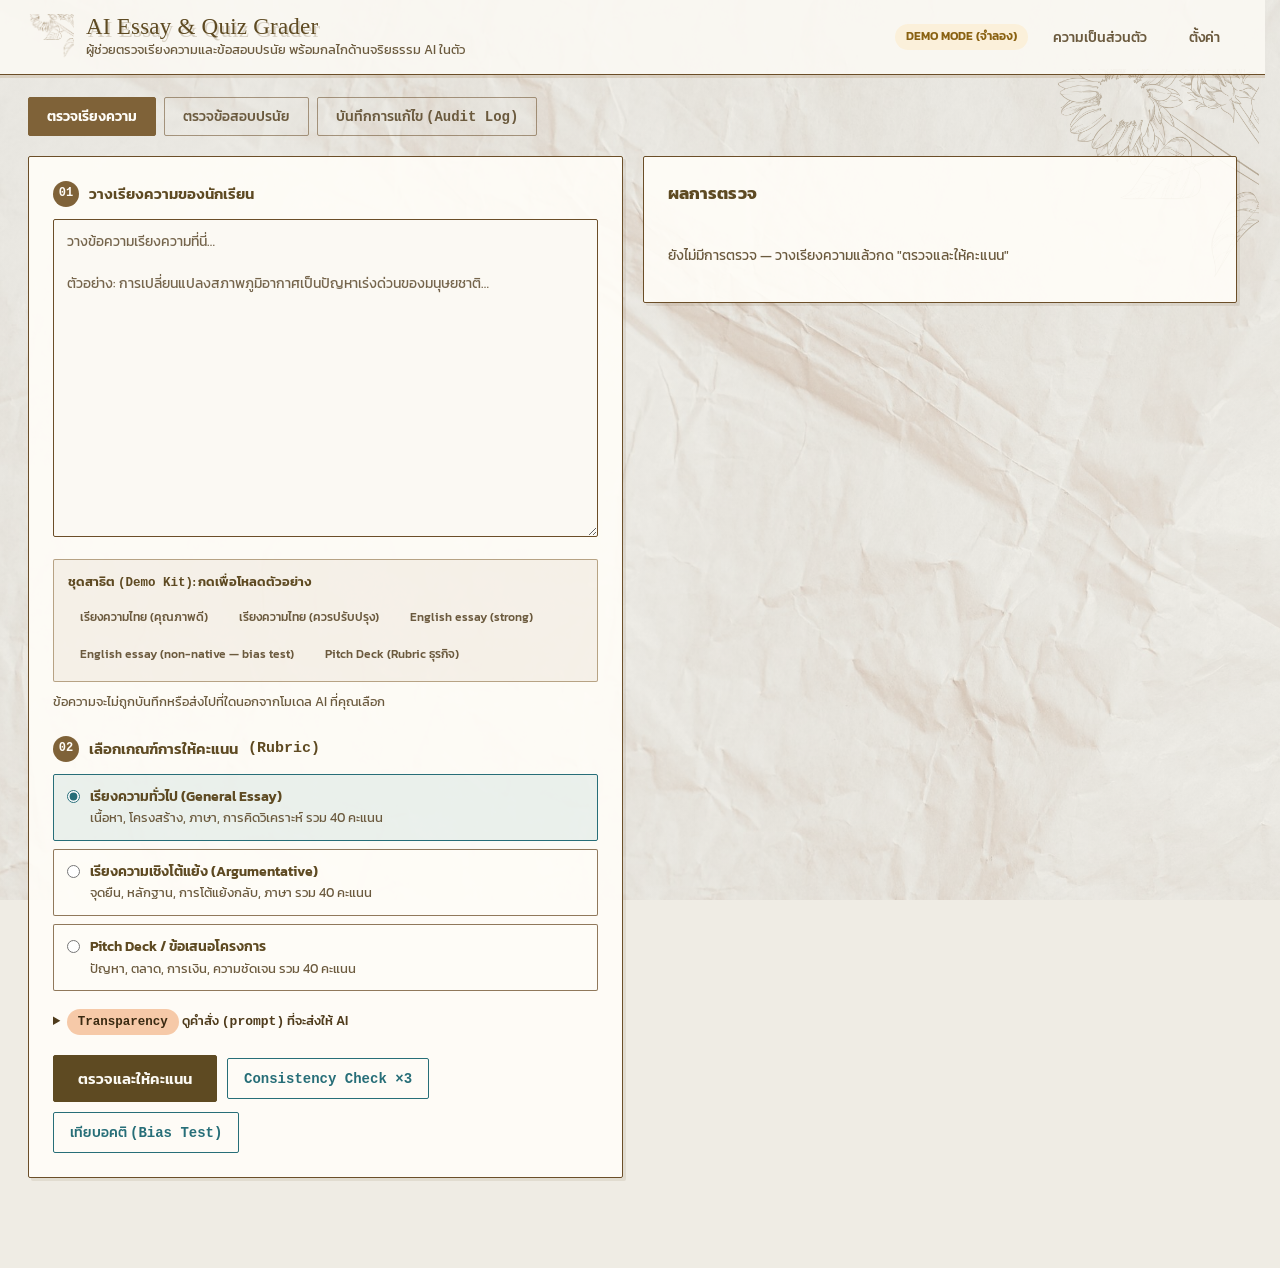
==== commit 407e2fa5: "Make the ethics mechanisms verifiable: evidence check + one-click bias test - Anti-Hallucination is " ====
--- a/index.html
+++ b/index.html
@@ -58,6 +58,7 @@
         <div class="row actions">
           <button id="btn-grade" class="btn btn-primary btn-lg">ตรวจและให้คะแนน</button>
           <button id="btn-consistency" class="btn btn-outline" title="ให้ AI ตรวจซ้ำ 3 ครั้ง แล้วเปรียบเทียบคะแนน เพื่อแสดงความสม่ำเสมอของระบบ"><span class="lat">Consistency Check ×3</span></button>
+          <button id="btn-bias" class="btn btn-outline" title="ตรวจเรียงความเนื้อหาเดียวกัน 2 สำนวน (ภาษาสละสลวย vs non-native) พร้อมกัน เพื่อเผยอคติทางสำนวนภาษา">เทียบอคติ <span class="lat">(Bias Test)</span></button>
           <span id="grade-status" class="status"></span>
         </div>
       </div>
--- a/css/styles.css
+++ b/css/styles.css
@@ -303,6 +303,17 @@
   display: block; color: var(--ink-dim); font-size: 12px; font-weight: 600;
   margin-bottom: 3px;
 }
+/* evidence verification chips — the app checks every quote against the text */
+.ev-chip { font-size: 11.5px; font-weight: 700; margin-left: 6px; }
+.ev-ok { color: var(--green); }
+.ev-bad { color: var(--brick); }
+.ev-na { color: var(--ink-faint); font-weight: 500; }
+.c-quote.q-bad { border-left-color: var(--brick); }
+.ev-warn { margin-top: 12px; font-size: 12.5px; font-weight: 600; color: var(--brick); }
+
+/* Thai criterion names inside monospace tables */
+.consistency-table td.b-name { font-family: var(--thai); font-weight: 600; color: var(--ink-head); }
+
 .criterion .c-quote {
   display: block;
   background-color: var(--paper-solid);
